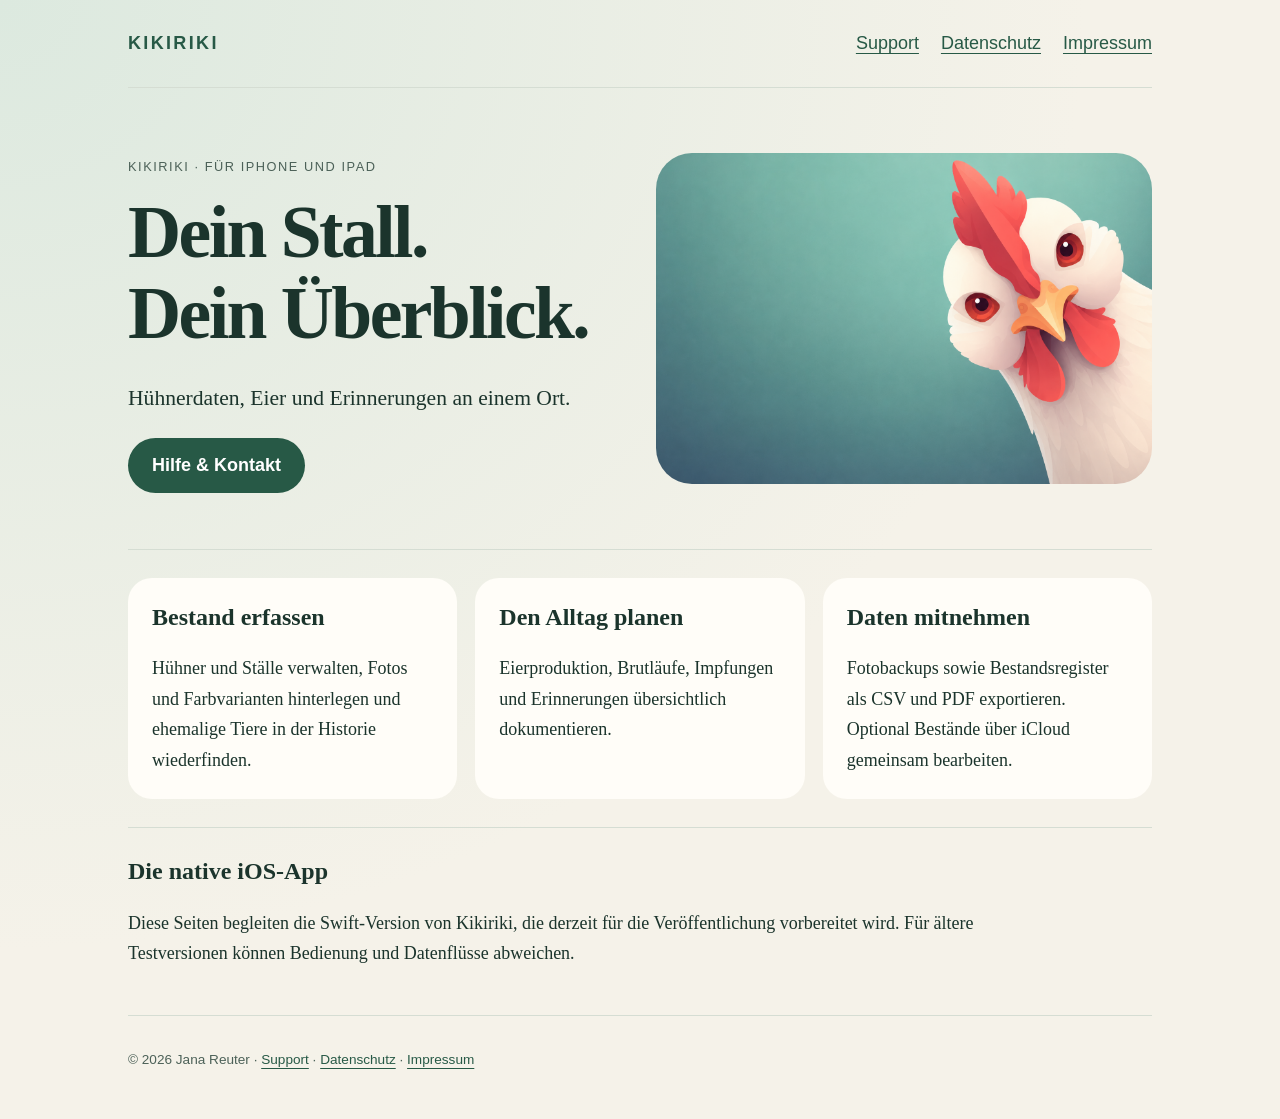
==== index.html @ 35ad3543 "Publish Kikiriki information, support, privacy and imprint" ====
<!doctype html>
<html lang="de"><head><meta charset="utf-8"><meta name="viewport" content="width=device-width, initial-scale=1"><meta name="color-scheme" content="light dark"><meta name="description" content="Alles rund um deinen Bestand."><title>Kikiriki · Dein Hühnerbuch</title><link rel="stylesheet" href="assets/style.css"><link rel="icon" href="assets/icon.png"></head>
<body><a class="skip" href="#inhalt">Zum Inhalt</a><div class="wrap"><nav aria-label="Hauptnavigation"><a class="brand" href="./">KIKIRIKI</a><div><a href="support/">Support</a><a href="datenschutz/">Datenschutz</a><a href="impressum/">Impressum</a></div></nav><main id="inhalt"><section class="hero"><div><p class="eyebrow">Kikiriki · für iPhone und iPad</p><h1>Dein Stall.<br>Dein Überblick.</h1><p class="lead">Hühnerdaten, Eier und Erinnerungen an einem Ort.</p><a class="button" href="support/">Hilfe &amp; Kontakt</a></div><img src="assets/hero.png" alt="Illustration einer neugierigen Henne" width="1536" height="1024"></section>
<section class="grid"><article><h2>Bestand erfassen</h2><p>Hühner und Ställe verwalten, Fotos und Farbvarianten hinterlegen und ehemalige Tiere in der Historie wiederfinden.</p></article><article><h2>Den Alltag planen</h2><p>Eierproduktion, Brutläufe, Impfungen und Erinnerungen übersichtlich dokumentieren.</p></article><article><h2>Daten mitnehmen</h2><p>Fotobackups sowie Bestandsregister als CSV und PDF exportieren. Optional Bestände über iCloud gemeinsam bearbeiten.</p></article></section>
<section><h2>Die native iOS-App</h2><p>Diese Seiten begleiten die Swift-Version von Kikiriki, die derzeit für die Veröffentlichung vorbereitet wird. Für ältere Testversionen können Bedienung und Datenflüsse abweichen.</p></section></main><footer>© 2026 Jana Reuter · <a href="support/">Support</a> · <a href="datenschutz/">Datenschutz</a> · <a href="impressum/">Impressum</a></footer></div></body></html>
---- assets/style.css ----
*{box-sizing:border-box} :root{--bg:#f5f2e9;--surface:#fffdf8;--ink:#1b342c;--muted:#4c6158;--line:#d5ddd3;--accent:#275946}body{margin:0;background:radial-gradient(ellipse at top left,#dce9df,transparent 60%),var(--bg);color:var(--ink);font:18px/1.7 Georgia,'Times New Roman',serif}.wrap{max-width:1080px;margin:auto;padding:0 28px}nav{display:flex;justify-content:space-between;align-items:center;gap:24px;padding:28px 0;border-bottom:1px solid var(--line)}nav div{display:flex;gap:22px;flex-wrap:wrap}nav,.eyebrow,.button,footer,summary{font-family:'Avenir Next',Avenir,sans-serif}a{color:var(--accent);text-underline-offset:4px}a:hover{text-decoration-thickness:2px}.brand{font-weight:800;letter-spacing:.13em;text-decoration:none}h1{font-size:clamp(2.5rem,6vw,4.6rem);line-height:1.1;margin:14px 0 26px;letter-spacing:-.035em}h2{font-size:1.5rem;line-height:1.3;margin-top:0}header{padding:52px 0 24px}.eyebrow{font-size:.8rem;text-transform:uppercase;letter-spacing:.12em;color:var(--muted)}.lead{font-size:1.35rem;max-width:650px}section{padding:28px 0;border-bottom:1px solid var(--line)}section p{max-width:850px}.hero{display:grid;grid-template-columns:1fr 1fr;align-items:center;gap:32px;padding:56px 0}.hero img{width:100%;height:auto;border-radius:36px}.button{display:inline-block;background:var(--accent);color:white;padding:12px 24px;border-radius:40px;text-decoration:none;font-weight:600}.grid{display:grid;grid-template-columns:repeat(3,1fr);gap:18px}.grid article{padding:24px;border-radius:24px;background:var(--surface)}.grid p{margin-bottom:0}details{padding:18px 0;border-top:1px solid var(--line)}summary{cursor:pointer;font-weight:600}footer{padding:32px 0 48px;font-size:.85rem;color:var(--muted)}:focus-visible{outline:3px solid #bb7b22;outline-offset:5px}.skip{position:absolute;left:20px;top:-100px;background:var(--surface);padding:10px}.skip:focus{top:10px}p{overflow-wrap:anywhere}@media(max-width:700px){nav{align-items:flex-start;flex-direction:column;gap:12px}nav div{gap:16px;font-size:.85rem}.hero,.grid{grid-template-columns:1fr}.hero{padding-top:30px}.hero img{max-height:320px;object-fit:cover}.wrap{padding:0 22px}header{padding-top:30px}}@media(prefers-color-scheme:dark){:root{--bg:#111e25;--surface:#1b2b32;--ink:#eef1e9;--muted:#b1c3bd;--line:#36474e;--accent:#a4d2ba}body{background:radial-gradient(ellipse at top left,#223e43,transparent 60%),var(--bg)}.button{color:#11231c}}
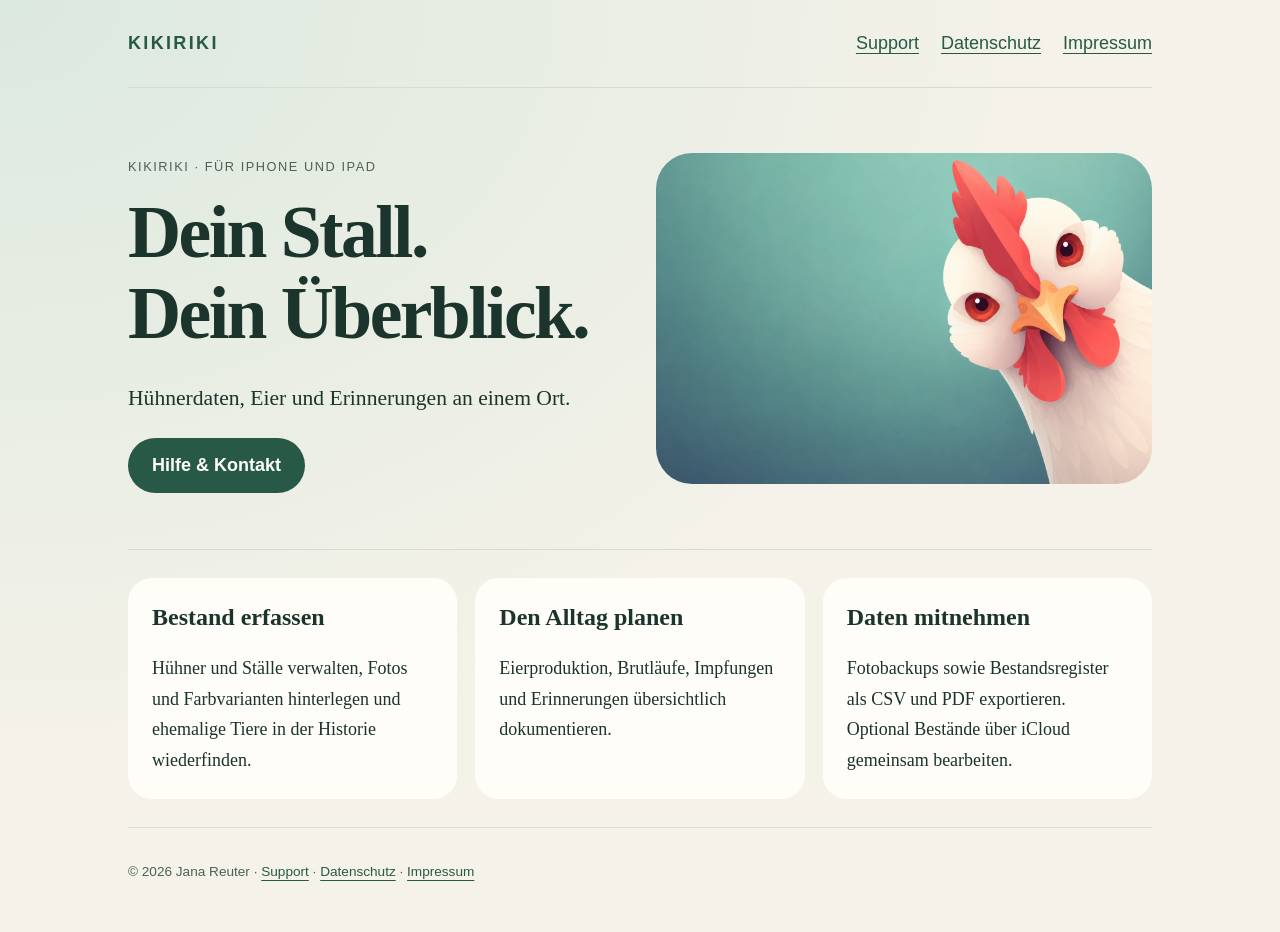
==== commit 82ff143f: "Remove prerelease note from homepage" ====
--- a/index.html
+++ b/index.html
@@ -2,4 +2,4 @@
 <html lang="de"><head><meta charset="utf-8"><meta name="viewport" content="width=device-width, initial-scale=1"><meta name="color-scheme" content="light dark"><meta name="description" content="Alles rund um deinen Bestand."><title>Kikiriki · Dein Hühnerbuch</title><link rel="stylesheet" href="assets/style.css"><link rel="icon" href="assets/icon.png"></head>
 <body><a class="skip" href="#inhalt">Zum Inhalt</a><div class="wrap"><nav aria-label="Hauptnavigation"><a class="brand" href="./">KIKIRIKI</a><div><a href="support/">Support</a><a href="datenschutz/">Datenschutz</a><a href="impressum/">Impressum</a></div></nav><main id="inhalt"><section class="hero"><div><p class="eyebrow">Kikiriki · für iPhone und iPad</p><h1>Dein Stall.<br>Dein Überblick.</h1><p class="lead">Hühnerdaten, Eier und Erinnerungen an einem Ort.</p><a class="button" href="support/">Hilfe &amp; Kontakt</a></div><img src="assets/hero.png" alt="Illustration einer neugierigen Henne" width="1536" height="1024"></section>
 <section class="grid"><article><h2>Bestand erfassen</h2><p>Hühner und Ställe verwalten, Fotos und Farbvarianten hinterlegen und ehemalige Tiere in der Historie wiederfinden.</p></article><article><h2>Den Alltag planen</h2><p>Eierproduktion, Brutläufe, Impfungen und Erinnerungen übersichtlich dokumentieren.</p></article><article><h2>Daten mitnehmen</h2><p>Fotobackups sowie Bestandsregister als CSV und PDF exportieren. Optional Bestände über iCloud gemeinsam bearbeiten.</p></article></section>
-<section><h2>Die native iOS-App</h2><p>Diese Seiten begleiten die Swift-Version von Kikiriki, die derzeit für die Veröffentlichung vorbereitet wird. Für ältere Testversionen können Bedienung und Datenflüsse abweichen.</p></section></main><footer>© 2026 Jana Reuter · <a href="support/">Support</a> · <a href="datenschutz/">Datenschutz</a> · <a href="impressum/">Impressum</a></footer></div></body></html>
+</main><footer>© 2026 Jana Reuter · <a href="support/">Support</a> · <a href="datenschutz/">Datenschutz</a> · <a href="impressum/">Impressum</a></footer></div></body></html>
